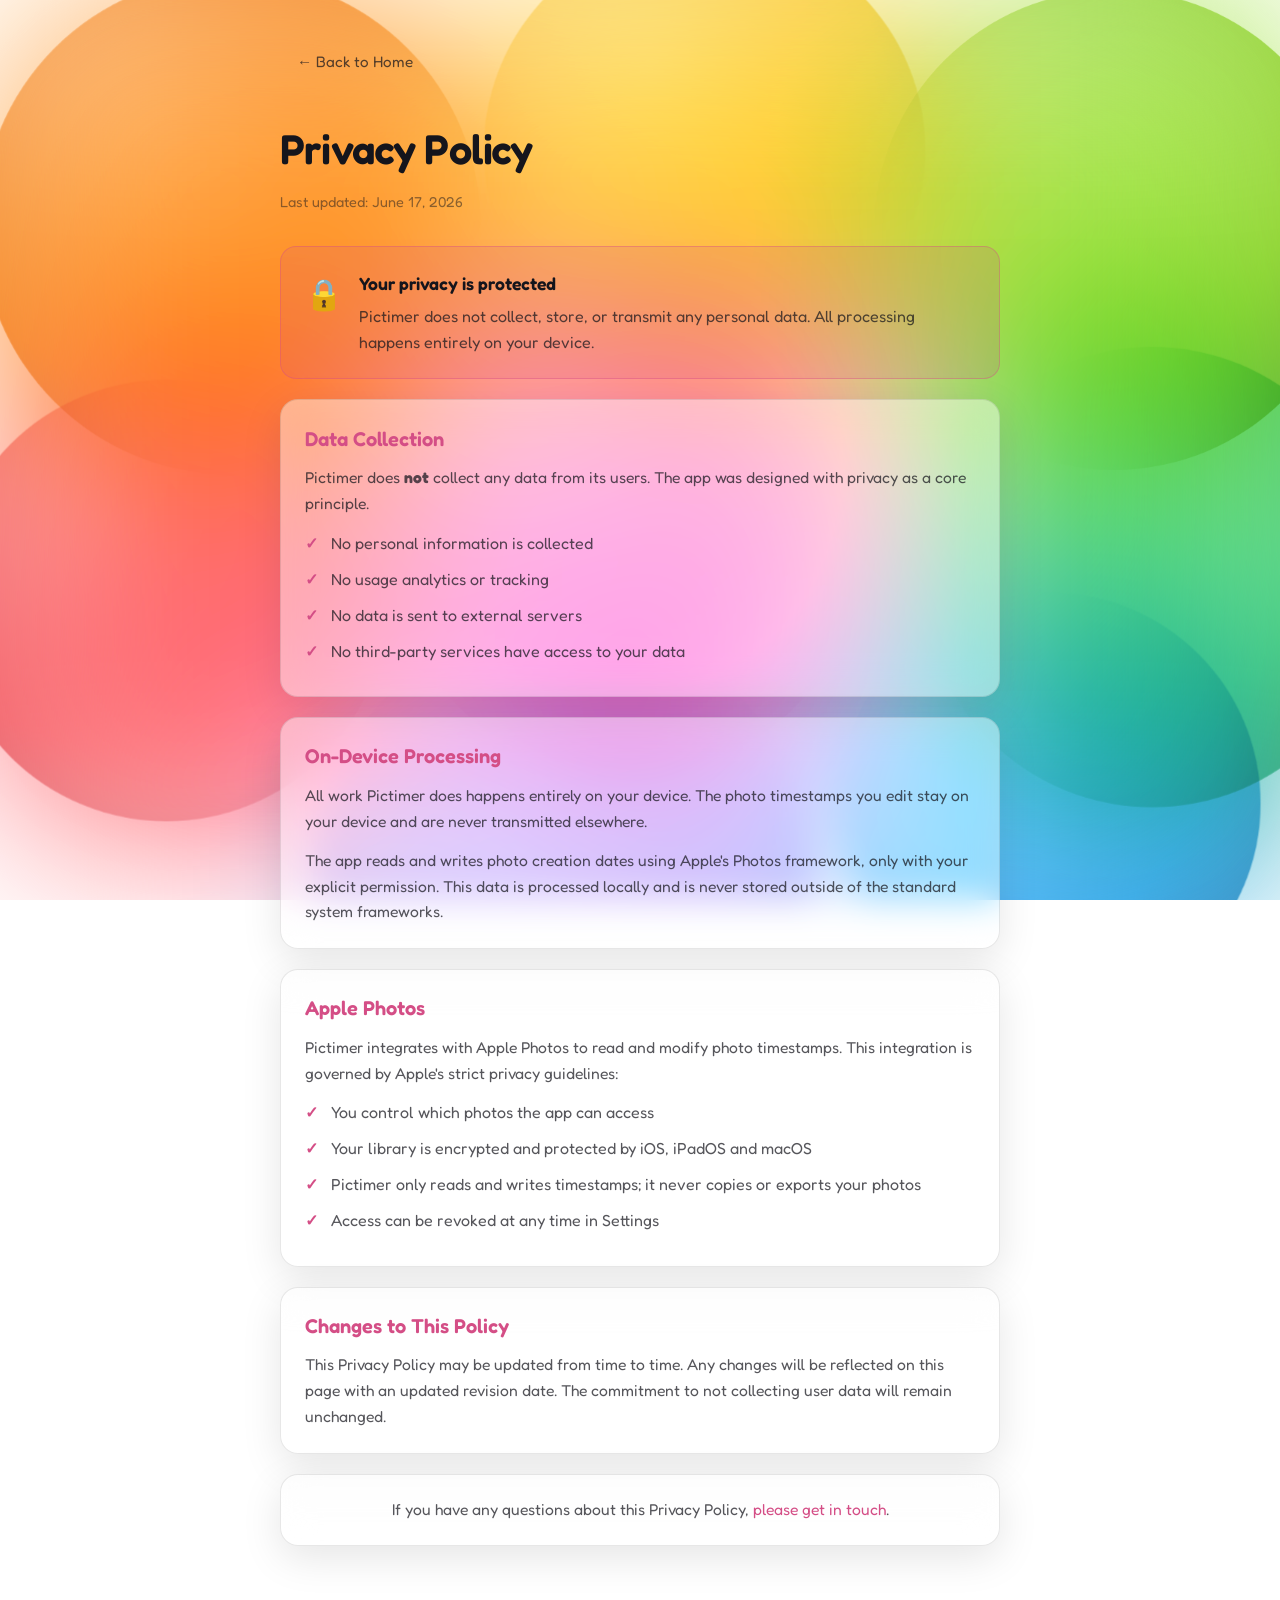
==== privacy_policy.html @ 294e9abe "Initial commit: Pictimer marketing site Static microsite for Pictimer, a photo-timestamp app. Featur" ====
<!DOCTYPE html>
<html lang="en">

<head>
  <meta charset="UTF-8">
  <meta name="viewport" content="width=device-width, initial-scale=1.0">
  <title>Privacy Policy — Pictimer</title>
  <meta name="description" content="Privacy Policy for Pictimer. No data is collected; all timestamp editing happens on-device.">
  <meta name="theme-color" content="#ffffff" media="(prefers-color-scheme: light)">
  <meta name="theme-color" content="#000000" media="(prefers-color-scheme: dark)">
  <link rel="icon" type="image/png" href="assets/app-icon.png">
  <link rel="apple-touch-icon" href="assets/app-icon.png">
  <link rel="preconnect" href="https://fonts.googleapis.com">
  <link rel="preconnect" href="https://fonts.gstatic.com" crossorigin>
  <link href="https://fonts.googleapis.com/css2?family=Fredoka:wght@400;500;600&display=swap" rel="stylesheet">
  <link rel="stylesheet" href="glass-bg.css">
  <link rel="stylesheet" href="site.css">
</head>

<body>
  <div class="glass-bg" data-glass-bg></div>

  <main class="page">
    <article class="doc">
      <a href="index.html" class="back-link">← Back to Home</a>

      <h1>Privacy Policy</h1>
      <p class="updated">Last updated: June 17, 2026</p>

      <div class="highlight">
        <div class="emoji">🔒</div>
        <div>
          <h3>Your privacy is protected</h3>
          <p>Pictimer does not collect, store, or transmit any personal data. All processing
            happens entirely on your device.</p>
        </div>
      </div>

      <div class="card">
        <h2>Data Collection</h2>
        <p>Pictimer does <strong>not</strong> collect any data from its users. The app was
          designed with privacy as a core principle.</p>
        <ul>
          <li>No personal information is collected</li>
          <li>No usage analytics or tracking</li>
          <li>No data is sent to external servers</li>
          <li>No third-party services have access to your data</li>
        </ul>
      </div>

      <div class="card">
        <h2>On-Device Processing</h2>
        <p>All work Pictimer does happens entirely on your device. The photo timestamps you
          edit stay on your device and are never transmitted elsewhere.</p>
        <p>The app reads and writes photo creation dates using Apple's Photos framework, only
          with your explicit permission. This data is processed locally and is never stored
          outside of the standard system frameworks.</p>
      </div>

      <div class="card">
        <h2>Apple Photos</h2>
        <p>Pictimer integrates with Apple Photos to read and modify photo timestamps. This
          integration is governed by Apple's strict privacy guidelines:</p>
        <ul>
          <li>You control which photos the app can access</li>
          <li>Your library is encrypted and protected by iOS, iPadOS and macOS</li>
          <li>Pictimer only reads and writes timestamps; it never copies or exports your photos</li>
          <li>Access can be revoked at any time in Settings</li>
        </ul>
      </div>

      <div class="card">
        <h2>Changes to This Policy</h2>
        <p>This Privacy Policy may be updated from time to time. Any changes will be reflected
          on this page with an updated revision date. The commitment to not collecting user
          data will remain unchanged.</p>
      </div>

      <div class="card center">
        <p>If you have any questions about this Privacy Policy,
          <a href="support.html" class="inline">please get in touch</a>.</p>
      </div>
    </article>
  </main>

  <script src="glass-bg.js"></script>
</body>

</html>
---- glass-bg.css ----
/* ============================================================================
   Pictimer — animated glass-orb background
   ----------------------------------------------------------------------------
   A self-contained background module. Drop a single empty element into a page:

       <div class="glass-bg" data-glass-bg></div>

   and load glass-bg.css + glass-bg.js. Every visual knob is a CSS custom
   property set on .glass-bg, so it can be re-themed (or live-tuned) by writing
   a handful of variables — no markup changes required.

   Layer stack (back to front):
     .glass-bg            base "canvas" colour the orbs blend onto
       .glass-bg__orbs    8 colored glass orbs, drifting, blended together
       .glass-bg__frost   frosted dark-glass overlay (backdrop blur + tint)
   ========================================================================== */

.glass-bg {
  /* ---- tunable knobs ---------------------------------------------------- *
   * Defaults below are the locked "bright" (day) look and follow the OS:
   * the prefers-color-scheme media query swaps in the "night" look. Pages
   * that set these variables inline (the lab demos) override the OS default. */
  --canvas: #ffffff;            /* colour behind the orbs                     */
  --blend: multiply;            /* how orbs combine                           */
  --orb-opacity: 1;             /* per-orb translucency                       */
  --orb-blur: 0px;              /* soft edge on each orb                      */
  --orb-scale: 0.75;            /* overall orb size multiplier                */
  --dur: 26s;                   /* base drift cycle; --speed scales it        */
  --speed: 0.3;                 /* 1 = base, >1 = slower, <1 = faster         */
  --tint: rgba(255, 255, 255, 0); /* frosted-glass colour + opacity          */
  --frost-blur: 100px;          /* heaviness of the frosted blur              */
  --frost-saturate: 1.5;        /* keep colours lively through the frost      */

  position: fixed;
  inset: 0;
  z-index: 0;
  overflow: hidden;
  background: var(--canvas);
}

/* "Night" look — applied automatically when the OS is in dark mode. */
@media (prefers-color-scheme: dark) {
  .glass-bg {
    --canvas: #000000;
    --blend: hard-light;
    --tint: rgba(0, 0, 0, 0.25);
    /* orb-opacity / orb-blur / orb-scale / frost-blur / frost-saturate /
       speed are shared with the bright look */
  }
}

/* Orbs live in their own isolated stacking context so their blend modes mix
   only with each other and the canvas — not with the page behind. */
.glass-bg__orbs {
  position: absolute;
  inset: 0;
  isolation: isolate;
  background: var(--canvas);
}

.orb {
  position: absolute;
  border-radius: 50%;
  mix-blend-mode: var(--blend);
  opacity: var(--orb-opacity);
  filter: blur(var(--orb-blur));
  will-change: transform;
  /* radial gradient gives the orb a lit "glass" falloff toward its edge */
  background: radial-gradient(circle at 38% 32%,
              color-mix(in srgb, var(--c) 55%, white) 0%,
              var(--c) 55%,
              color-mix(in srgb, var(--c) 70%, black) 100%);
  animation-name: var(--drift);
  animation-duration: calc(var(--dur) * var(--speed));
  animation-timing-function: ease-in-out;
  animation-iteration-count: infinite;
  animation-direction: alternate;
  animation-delay: var(--delay, 0s);
}

/* The 8 icon colours, sizes, starting positions and drift paths.
   JS stamps --c / --drift / --delay; geometry lives here per orb. */
.orb:nth-child(1) { --c:#ef8d34; width:52vmax; height:52vmax; top:-12%; left:-8%; } /* orange   */
.orb:nth-child(2) { --c:#f7ce52; width:46vmax; height:46vmax; top:-16%; left:32%; } /* yellow   */
.orb:nth-child(3) { --c:#9dd34b; width:50vmax; height:50vmax; top:-10%; left:62%; } /* green    */
.orb:nth-child(4) { --c:#60d18a; width:48vmax; height:48vmax; top:30%;  left:66%; } /* mint     */
.orb:nth-child(5) { --c:#4daaea; width:44vmax; height:44vmax; top:58%;  left:60%; } /* blue     */
.orb:nth-child(6) { --c:#9b90d5; width:52vmax; height:52vmax; top:60%;  left:18%; } /* lavender */
.orb:nth-child(7) { --c:#ed6eab; width:50vmax; height:50vmax; top:24%;  left:24%; } /* pink     */
.orb:nth-child(8) { --c:#eb5f66; width:46vmax; height:46vmax; top:34%;  left:-10%; } /* red      */

/* size multiplier without disturbing the per-orb width/height */
.orb { transform: scale(var(--orb-scale)); }

/* Frosted dark-glass overlay: blurs everything behind it and tints. */
.glass-bg__frost {
  position: absolute;
  inset: 0;
  background: var(--tint);
  -webkit-backdrop-filter: blur(var(--frost-blur)) saturate(var(--frost-saturate));
  backdrop-filter: blur(var(--frost-blur)) saturate(var(--frost-saturate));
}

/* Experimental refraction: warp the orb layer with an SVG displacement map.
   Toggled by adding .refraction on .glass-bg. */
.glass-bg.refraction .glass-bg__orbs {
  filter: url(#glass-refraction);
}

/* Drift paths — gentle, each different so the ensemble never visibly loops.
   Combined with animation-direction:alternate they ease back and forth. */
@keyframes drift-a { from { transform: scale(var(--orb-scale)) translate(0,0); }
                     to   { transform: scale(var(--orb-scale)) translate(14vmax, 8vmax); } }
@keyframes drift-b { from { transform: scale(var(--orb-scale)) translate(0,0); }
                     to   { transform: scale(var(--orb-scale)) translate(-12vmax, 12vmax); } }
@keyframes drift-c { from { transform: scale(var(--orb-scale)) translate(0,0); }
                     to   { transform: scale(var(--orb-scale)) translate(-16vmax, -6vmax); } }
@keyframes drift-d { from { transform: scale(var(--orb-scale)) translate(0,0); }
                     to   { transform: scale(var(--orb-scale)) translate(10vmax, -14vmax); } }
@keyframes drift-e { from { transform: scale(var(--orb-scale)) translate(0,0); }
                     to   { transform: scale(var(--orb-scale)) translate(-10vmax, -12vmax); } }
@keyframes drift-f { from { transform: scale(var(--orb-scale)) translate(0,0); }
                     to   { transform: scale(var(--orb-scale)) translate(15vmax, -9vmax); } }
@keyframes drift-g { from { transform: scale(var(--orb-scale)) translate(0,0); }
                     to   { transform: scale(var(--orb-scale)) translate(13vmax, 13vmax); } }
@keyframes drift-h { from { transform: scale(var(--orb-scale)) translate(0,0); }
                     to   { transform: scale(var(--orb-scale)) translate(-14vmax, 7vmax); } }

@media (prefers-reduced-motion: reduce) {
  .orb { animation: none; }
}
---- site.css ----
/* ============================================================================
   Pictimer microsite — shared content styles
   ----------------------------------------------------------------------------
   Sits on top of the glass-bg module. Text + card colours follow the OS via
   prefers-color-scheme, matching the bright/night background so content stays
   legible in both modes.
   ========================================================================== */

:root {
  color-scheme: light dark;
  /* bright (day) palette */
  --ink: #15151c;
  --ink-soft: rgba(21, 21, 28, 0.72);
  --ink-faint: rgba(21, 21, 28, 0.50);
  --accent: #d44e86;
  --card-bg: rgba(255, 255, 255, 0.46);
  --card-border: rgba(21, 21, 28, 0.10);
  --card-shadow: 0 12px 40px rgba(0, 0, 0, 0.10);
  --pill-bg: rgba(255, 255, 255, 0.52);
  --pill-border: rgba(21, 21, 28, 0.12);
  --text-shadow: none;
}

@media (prefers-color-scheme: dark) {
  :root {
    --ink: #ffffff;
    --ink-soft: rgba(255, 255, 255, 0.82);
    --ink-faint: rgba(255, 255, 255, 0.50);
    --accent: #ff86b6;
    --card-bg: rgba(255, 255, 255, 0.08);
    --card-border: rgba(255, 255, 255, 0.16);
    --card-shadow: 0 16px 46px rgba(0, 0, 0, 0.42);
    --pill-bg: rgba(255, 255, 255, 0.10);
    --pill-border: rgba(255, 255, 255, 0.20);
    --text-shadow: 0 1px 14px rgba(0, 0, 0, 0.28);
  }
}

* { margin: 0; padding: 0; box-sizing: border-box; }

body {
  font-family: 'Fredoka', -apple-system, BlinkMacSystemFont, 'SF Pro Display', 'Segoe UI', Roboto, sans-serif;
  font-weight: 400;
  min-height: 100vh;
  color: var(--ink);
  line-height: 1.65;
  -webkit-font-smoothing: antialiased;
}

/* content sits above the fixed .glass-bg (z-index 0) */
.page {
  position: relative;
  z-index: 1;
  min-height: 100vh;
  padding: 2.5rem 1.5rem 3.5rem;
}

/* ---- landing hero -------------------------------------------------------- */
.hero {
  max-width: 620px;
  margin: 0 auto;
  text-align: center;
  display: flex;
  flex-direction: column;
  align-items: center;
  animation: rise 0.7s ease-out both;
}

@keyframes rise {
  from { opacity: 0; transform: translateY(18px); }
  to   { opacity: 1; transform: translateY(0); }
}

.app-icon {
  width: 116px;
  height: 116px;
  border-radius: 25px;
  margin-bottom: 1.6rem;
  box-shadow: 0 16px 48px rgba(0, 0, 0, 0.28);
  animation: heartbeat 2s ease-in-out infinite;
}

/* subtle heartbeat, matching the Ditto site */
@keyframes heartbeat {
  0%, 100% { transform: scale(1); }
  50%      { transform: scale(1.03); }
}
@media (prefers-reduced-motion: reduce) {
  .app-icon { animation: none; }
}

.hero h1 {
  font-size: clamp(2.6rem, 8vw, 3.6rem);
  font-weight: 600;
  letter-spacing: -0.02em;
  text-shadow: var(--text-shadow);
}

.hero .tagline {
  font-size: 1.2rem;
  color: var(--ink-soft);
  margin-top: 0.6rem;
  max-width: 30rem;
  text-shadow: var(--text-shadow);
}

/* ---- pills / badges ------------------------------------------------------ */
.pills {
  display: flex;
  flex-wrap: wrap;
  justify-content: center;
  gap: 0.6rem;
  margin-top: 1.8rem;
}

.pill {
  font-size: 0.9rem;
  color: var(--ink-soft);
  background: var(--pill-bg);
  border: 1px solid var(--pill-border);
  -webkit-backdrop-filter: blur(14px) saturate(1.3);
  backdrop-filter: blur(14px) saturate(1.3);
  padding: 0.5rem 1rem;
  border-radius: 999px;
}

.coming-soon {
  margin-top: 2rem;
  display: inline-flex;
  align-items: center;
  gap: 0.55rem;
  font-size: 0.95rem;
  font-weight: 500;
  color: var(--ink);
  background: var(--pill-bg);
  border: 1px solid var(--pill-border);
  -webkit-backdrop-filter: blur(14px) saturate(1.3);
  backdrop-filter: blur(14px) saturate(1.3);
  padding: 0.7rem 1.3rem;
  border-radius: 999px;
  box-shadow: var(--card-shadow);
}
.coming-soon .dot {
  width: 8px; height: 8px; border-radius: 50%;
  background: var(--accent);
  box-shadow: 0 0 0 4px color-mix(in srgb, var(--accent) 28%, transparent);
}

/* ---- feature cards ------------------------------------------------------- */
.features {
  display: grid;
  gap: 1rem;
  margin-top: 2.5rem;
  width: 100%;
  text-align: left;
}

.card {
  background: var(--card-bg);
  border: 1px solid var(--card-border);
  -webkit-backdrop-filter: blur(18px) saturate(1.4);
  backdrop-filter: blur(18px) saturate(1.4);
  border-radius: 18px;
  padding: 1.4rem 1.5rem;
  box-shadow: var(--card-shadow);
}

.card .emoji { font-size: 1.6rem; line-height: 1; }
.card h3 {
  font-size: 1.15rem;
  font-weight: 600;
  margin: 0.7rem 0 0.35rem;
}
.card p { color: var(--ink-soft); font-size: 0.98rem; }

/* ---- cross-promotion (companion app) ------------------------------------ */
.cross-label {
  margin: 2.6rem 0 0.9rem;
  font-size: 0.82rem;
  text-transform: uppercase;
  letter-spacing: 0.08em;
  color: var(--ink-faint);
  text-align: center;
}
.crosspromo {
  display: flex;
  align-items: center;
  gap: 1rem;
  width: 100%;
  text-align: left;
  text-decoration: none;
  color: var(--ink);
  background: var(--card-bg);
  border: 1px solid var(--card-border);
  -webkit-backdrop-filter: blur(18px) saturate(1.4);
  backdrop-filter: blur(18px) saturate(1.4);
  border-radius: 18px;
  padding: 1.1rem 1.3rem;
  box-shadow: var(--card-shadow);
  transition: transform 0.2s ease, border-color 0.2s ease;
}
.crosspromo:hover { transform: translateY(-2px); border-color: var(--accent); }
.crosspromo img { width: 56px; height: 56px; border-radius: 13px; flex-shrink: 0; }
.crosspromo .cp-name { display: block; font-weight: 600; font-size: 1.05rem; }
.crosspromo .cp-desc { display: block; color: var(--ink-soft); font-size: 0.92rem; margin-top: 0.15rem; }
.crosspromo .cp-arrow { margin-left: auto; padding-left: 0.5rem; color: var(--ink-faint); font-size: 1.3rem; }

/* ---- links --------------------------------------------------------------- */
.foot-links {
  display: flex;
  flex-wrap: wrap;
  justify-content: center;
  gap: 0.75rem;
  margin-top: 2.5rem;
}
.foot-links a {
  color: var(--ink-soft);
  text-decoration: none;
  font-size: 0.95rem;
  padding: 0.6rem 1.2rem;
  border-radius: 10px;
  border: 1px solid var(--pill-border);
  background: var(--pill-bg);
  -webkit-backdrop-filter: blur(14px) saturate(1.3);
  backdrop-filter: blur(14px) saturate(1.3);
  transition: color 0.2s ease, border-color 0.2s ease, transform 0.2s ease;
}
.foot-links a:hover { color: var(--ink); border-color: var(--accent); transform: translateY(-2px); }

footer {
  margin-top: 2.5rem;
  text-align: center;
  color: var(--ink-faint);
  font-size: 0.85rem;
}

/* ---- subpages (privacy / support) --------------------------------------- */
.doc { max-width: 720px; margin: 0 auto; animation: rise 0.7s ease-out both; }

.back-link {
  display: inline-flex;
  align-items: center;
  gap: 0.45rem;
  color: var(--ink-soft);
  text-decoration: none;
  font-size: 0.95rem;
  margin-bottom: 2rem;
  padding: 0.5rem 1rem;
  border-radius: 10px;
  border: 1px solid transparent;
  transition: color 0.2s ease, background 0.2s ease, border-color 0.2s ease;
}
.back-link:hover {
  color: var(--ink);
  background: var(--pill-bg);
  border-color: var(--pill-border);
}

.doc h1 {
  font-size: clamp(2rem, 6vw, 2.6rem);
  font-weight: 600;
  letter-spacing: -0.02em;
  text-shadow: var(--text-shadow);
}
.doc .updated { color: var(--ink-faint); font-size: 0.9rem; margin: 0.4rem 0 2rem; }

.doc .card { margin-bottom: 1.25rem; }
.doc .card h2 { font-size: 1.25rem; font-weight: 600; color: var(--accent); margin-bottom: 0.6rem; }
.doc .card p { margin-bottom: 0.8rem; }
.doc .card p:last-child { margin-bottom: 0; }

.highlight {
  display: flex;
  gap: 1rem;
  align-items: flex-start;
  background: color-mix(in srgb, var(--accent) 16%, transparent);
  border: 1px solid color-mix(in srgb, var(--accent) 38%, transparent);
  border-radius: 16px;
  padding: 1.4rem 1.5rem;
  margin-bottom: 1.25rem;
}
.highlight .emoji { font-size: 1.9rem; flex-shrink: 0; }
.highlight h3 { font-size: 1.1rem; font-weight: 600; margin-bottom: 0.3rem; }
.highlight p { color: var(--ink-soft); }

.doc ul { list-style: none; }
.doc ul li {
  position: relative;
  padding-left: 1.6rem;
  margin-bottom: 0.6rem;
  color: var(--ink-soft);
}
.doc ul li::before {
  content: "✓";
  position: absolute;
  left: 0;
  color: var(--accent);
  font-weight: 700;
}

.doc .center { text-align: center; }
.doc a.inline { color: var(--accent); text-decoration: none; }
.doc a.inline:hover { text-decoration: underline; }
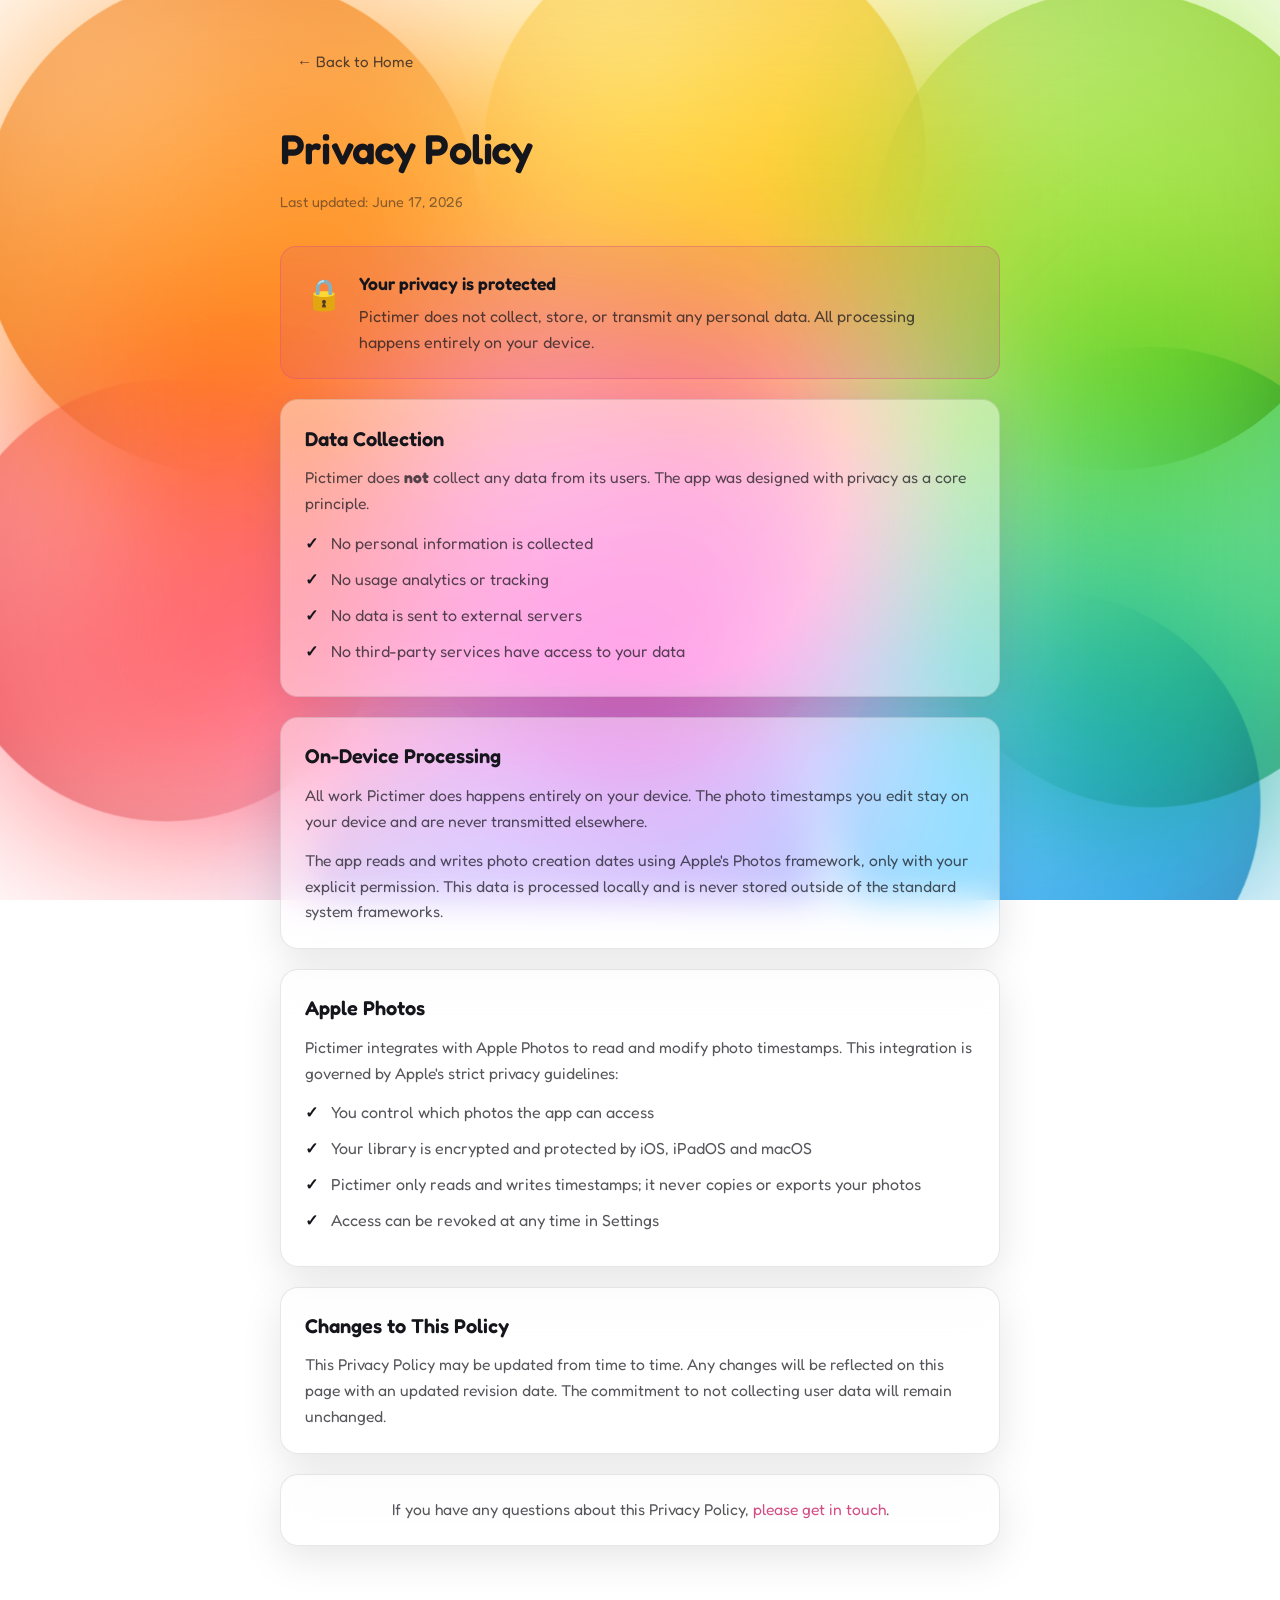
==== commit b9a51893: "Add OG/Twitter meta tags and prune orphaned files Add Open Graph and Twitter Card meta to index, pri" ====
--- a/privacy_policy.html
+++ b/privacy_policy.html
@@ -6,6 +6,19 @@
   <meta name="viewport" content="width=device-width, initial-scale=1.0">
   <title>Privacy Policy — Pictimer</title>
   <meta name="description" content="Privacy Policy for Pictimer. No data is collected; all timestamp editing happens on-device.">
+  <meta property="og:type" content="website">
+  <meta property="og:site_name" content="Pictimer">
+  <meta property="og:url" content="https://pictimer.kettner.berlin/privacy_policy.html">
+  <meta property="og:title" content="Privacy Policy — Pictimer">
+  <meta property="og:description" content="Privacy Policy for Pictimer. No data is collected; all timestamp editing happens on-device.">
+  <meta property="og:image" content="https://pictimer.kettner.berlin/assets/pictimer_1200x630.jpg">
+  <meta property="og:image:width" content="1200">
+  <meta property="og:image:height" content="630">
+  <meta property="og:image:alt" content="Pictimer — rebuild your photos' timestamps">
+  <meta name="twitter:card" content="summary_large_image">
+  <meta name="twitter:title" content="Privacy Policy — Pictimer">
+  <meta name="twitter:description" content="Privacy Policy for Pictimer. No data is collected; all timestamp editing happens on-device.">
+  <meta name="twitter:image" content="https://pictimer.kettner.berlin/assets/pictimer_1200x630.jpg">
   <meta name="theme-color" content="#ffffff" media="(prefers-color-scheme: light)">
   <meta name="theme-color" content="#000000" media="(prefers-color-scheme: dark)">
   <link rel="icon" type="image/png" href="assets/app-icon.png">
--- a/site.css
+++ b/site.css
@@ -265,7 +265,7 @@
 .doc .updated { color: var(--ink-faint); font-size: 0.9rem; margin: 0.4rem 0 2rem; }
 
 .doc .card { margin-bottom: 1.25rem; }
-.doc .card h2 { font-size: 1.25rem; font-weight: 600; color: var(--accent); margin-bottom: 0.6rem; }
+.doc .card h2 { font-size: 1.25rem; font-weight: 600; color: var(--ink); margin-bottom: 0.6rem; }
 .doc .card p { margin-bottom: 0.8rem; }
 .doc .card p:last-child { margin-bottom: 0; }
 
@@ -294,7 +294,7 @@
   content: "✓";
   position: absolute;
   left: 0;
-  color: var(--accent);
+  color: var(--ink);
   font-weight: 700;
 }
 
